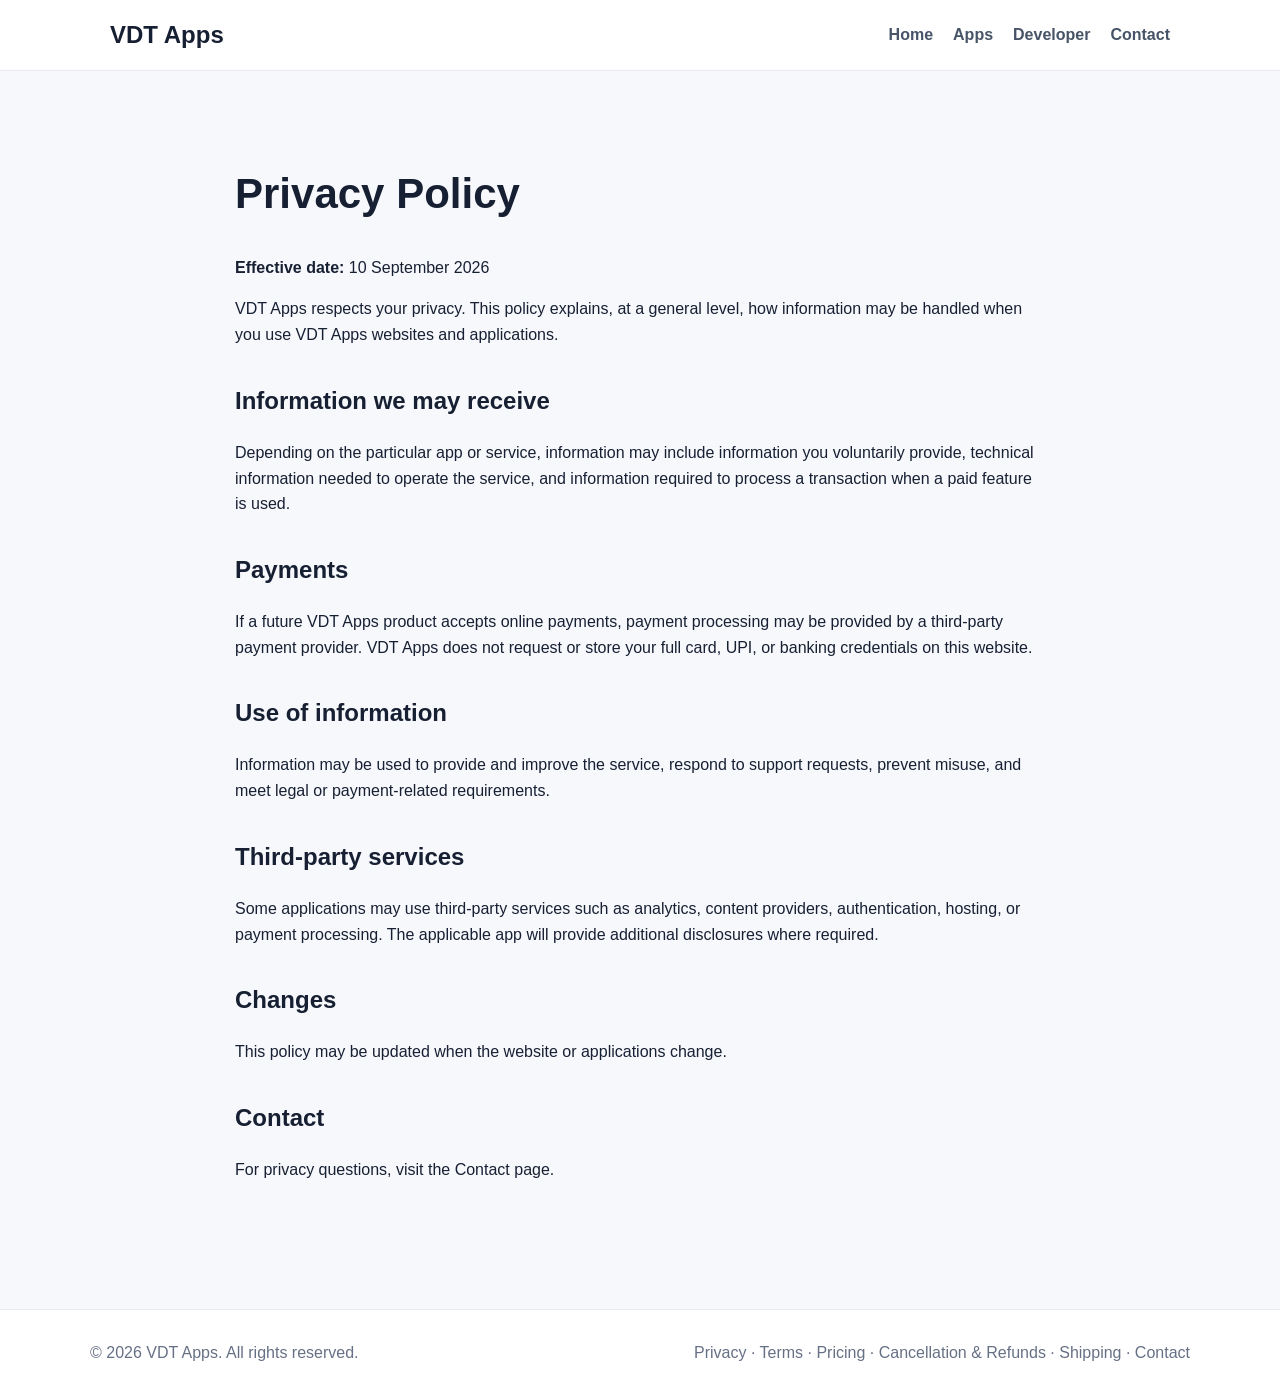
==== privacy.html @ e484e105 "Add files via upload" ====
<!doctype html><html lang="en"><head><meta charset="utf-8"><meta name="viewport" content="width=device-width,initial-scale=1"><title>Privacy Policy | VDT Apps</title><meta name="description" content="VDT Apps"><link rel="stylesheet" href="style.css"></head><body><header class="nav"><div class="nav-inner"><a class="brand" href="index.html">VDT Apps</a><nav class="links"><a href="index.html">Home</a><a href="apps.html">Apps</a><a href="about.html">Developer</a><a href="contact.html">Contact</a></nav></div></header><main class="page"><div class="container"><h1>Privacy Policy</h1><p><strong>Effective date:</strong> 10 September 2026</p><p>VDT Apps respects your privacy. This policy explains, at a general level, how information may be handled when you use VDT Apps websites and applications.</p><h2>Information we may receive</h2><p>Depending on the particular app or service, information may include information you voluntarily provide, technical information needed to operate the service, and information required to process a transaction when a paid feature is used.</p><h2>Payments</h2><p>If a future VDT Apps product accepts online payments, payment processing may be provided by a third-party payment provider. VDT Apps does not request or store your full card, UPI, or banking credentials on this website.</p><h2>Use of information</h2><p>Information may be used to provide and improve the service, respond to support requests, prevent misuse, and meet legal or payment-related requirements.</p><h2>Third-party services</h2><p>Some applications may use third-party services such as analytics, content providers, authentication, hosting, or payment processing. The applicable app will provide additional disclosures where required.</p><h2>Changes</h2><p>This policy may be updated when the website or applications change.</p><h2>Contact</h2><p>For privacy questions, visit the <a href="contact.html">Contact page</a>.</p></div></main><footer><div class="footer-inner"><div>© 2026 VDT Apps. All rights reserved.</div><div><a href="privacy.html">Privacy</a> · <a href="terms.html">Terms</a> · <a href="pricing.html">Pricing</a> · <a href="cancellation-refund.html">Cancellation & Refunds</a> · <a href="shipping.html">Shipping</a> · <a href="contact.html">Contact</a></div></div></footer></body></html>
---- style.css ----
:root{--bg:#f7f8fc;--card:#fff;--text:#172033;--muted:#667085;--primary:#3157d5;--border:#e7eaf0}
*{box-sizing:border-box}body{margin:0;font-family:Arial,Helvetica,sans-serif;background:var(--bg);color:var(--text);line-height:1.6}
a{color:inherit;text-decoration:none}.nav{background:#fff;border-bottom:1px solid var(--border);position:sticky;top:0;z-index:10}
.nav-inner{max-width:1100px;margin:auto;padding:16px 20px;display:flex;align-items:center;justify-content:space-between;gap:20px}
.brand{font-size:24px;font-weight:800}.links{display:flex;gap:20px;flex-wrap:wrap}.links a{color:#475467;font-weight:600}.links a:hover{color:var(--primary)}
.container{max-width:1100px;margin:auto;padding:60px 20px}.hero{padding:80px 20px;text-align:center;background:linear-gradient(180deg,#eef2ff 0%,var(--bg) 100%)}
.hero h1{font-size:clamp(42px,8vw,72px);margin:0 0 12px}.hero p{max-width:700px;margin:0 auto 28px;color:var(--muted);font-size:20px}
.btn{display:inline-block;background:var(--primary);color:white;padding:12px 20px;border-radius:10px;font-weight:700;margin:5px}.btn.secondary{background:#fff;color:var(--primary);border:1px solid #cfd6ff}
.section-title{text-align:center;margin-bottom:30px}.grid{display:grid;grid-template-columns:repeat(auto-fit,minmax(240px,1fr));gap:20px}
.card{background:var(--card);border:1px solid var(--border);border-radius:18px;padding:24px;box-shadow:0 4px 18px rgba(20,30,60,.04)}
.icon{width:64px;height:64px;border-radius:16px;background:#eef2ff;display:grid;place-items:center;font-size:30px;margin-bottom:15px}
.card h3{margin:5px 0 8px}.muted{color:var(--muted)}.page h1{font-size:42px}.page{max-width:850px;margin:auto}.page h2{margin-top:34px}
footer{margin-top:50px;background:#fff;border-top:1px solid var(--border);padding:30px 20px}.footer-inner{max-width:1100px;margin:auto;display:flex;justify-content:space-between;gap:20px;flex-wrap:wrap;color:var(--muted)}
@media(max-width:650px){.nav-inner{align-items:flex-start;flex-direction:column}.links{gap:12px}.container{padding:40px 16px}.hero{padding:60px 16px}}
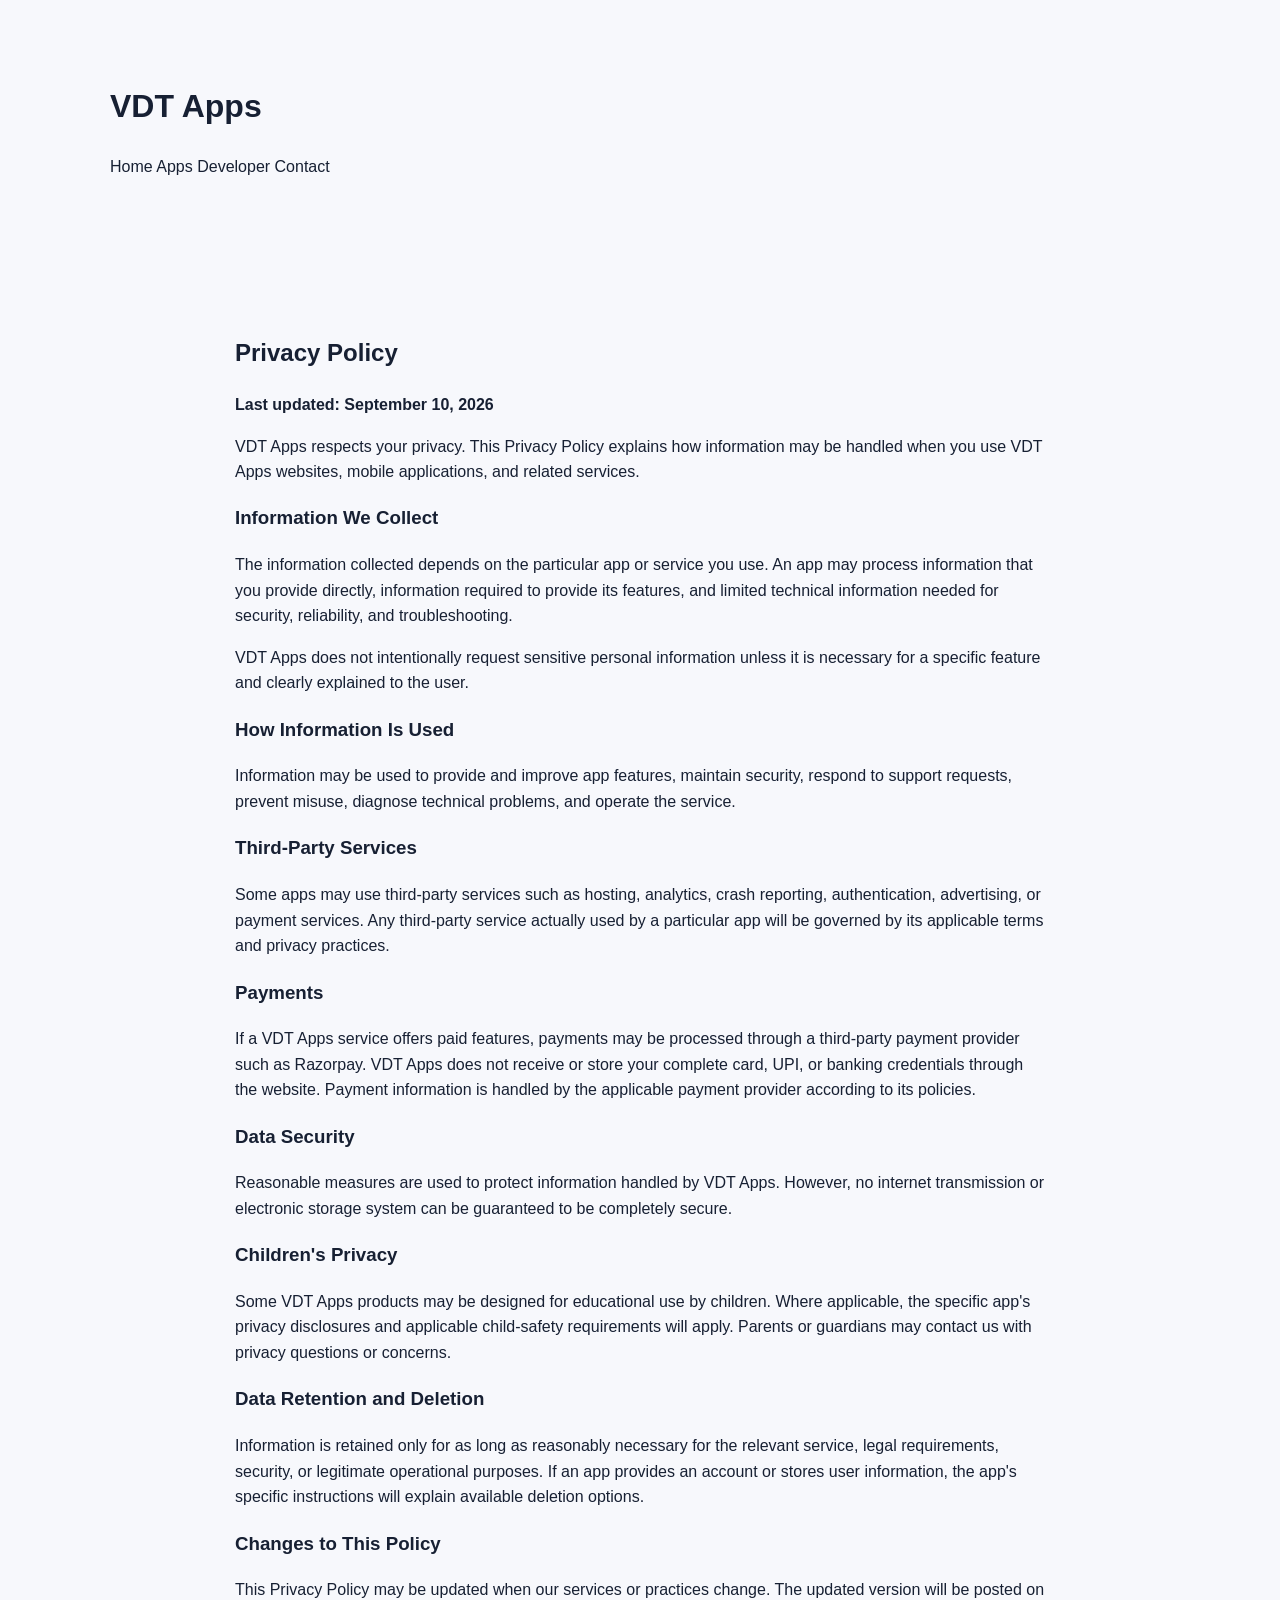
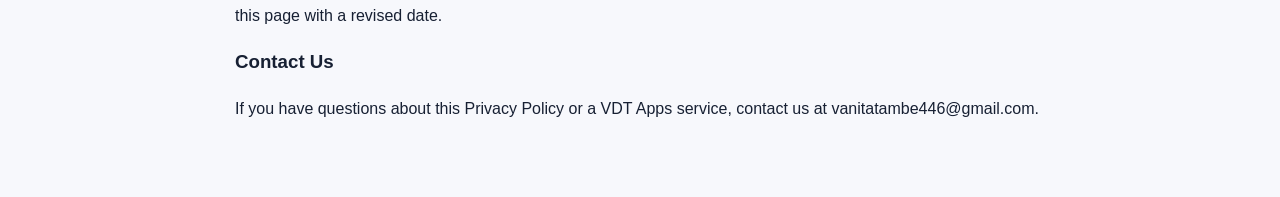
==== commit dd290e2f: "Add files via upload" ====
--- a/privacy.html
+++ b/privacy.html
@@ -1 +1,55 @@
-<!doctype html><html lang="en"><head><meta charset="utf-8"><meta name="viewport" content="width=device-width,initial-scale=1"><title>Privacy Policy | VDT Apps</title><meta name="description" content="VDT Apps"><link rel="stylesheet" href="style.css"></head><body><header class="nav"><div class="nav-inner"><a class="brand" href="index.html">VDT Apps</a><nav class="links"><a href="index.html">Home</a><a href="apps.html">Apps</a><a href="about.html">Developer</a><a href="contact.html">Contact</a></nav></div></header><main class="page"><div class="container"><h1>Privacy Policy</h1><p><strong>Effective date:</strong> 10 September 2026</p><p>VDT Apps respects your privacy. This policy explains, at a general level, how information may be handled when you use VDT Apps websites and applications.</p><h2>Information we may receive</h2><p>Depending on the particular app or service, information may include information you voluntarily provide, technical information needed to operate the service, and information required to process a transaction when a paid feature is used.</p><h2>Payments</h2><p>If a future VDT Apps product accepts online payments, payment processing may be provided by a third-party payment provider. VDT Apps does not request or store your full card, UPI, or banking credentials on this website.</p><h2>Use of information</h2><p>Information may be used to provide and improve the service, respond to support requests, prevent misuse, and meet legal or payment-related requirements.</p><h2>Third-party services</h2><p>Some applications may use third-party services such as analytics, content providers, authentication, hosting, or payment processing. The applicable app will provide additional disclosures where required.</p><h2>Changes</h2><p>This policy may be updated when the website or applications change.</p><h2>Contact</h2><p>For privacy questions, visit the <a href="contact.html">Contact page</a>.</p></div></main><footer><div class="footer-inner"><div>© 2026 VDT Apps. All rights reserved.</div><div><a href="privacy.html">Privacy</a> · <a href="terms.html">Terms</a> · <a href="pricing.html">Pricing</a> · <a href="cancellation-refund.html">Cancellation & Refunds</a> · <a href="shipping.html">Shipping</a> · <a href="contact.html">Contact</a></div></div></footer></body></html>+<!DOCTYPE html>
+<html lang="en">
+<head>
+<meta charset="UTF-8">
+<meta name="viewport" content="width=device-width, initial-scale=1.0">
+<title>Privacy Policy | VDT Apps</title>
+<link rel="stylesheet" href="style.css">
+</head>
+<body>
+<header>
+<div class="container">
+<h1>VDT Apps</h1>
+<nav>
+<a href="index.html">Home</a>
+<a href="apps.html">Apps</a>
+<a href="about.html">Developer</a>
+<a href="contact.html">Contact</a>
+</nav>
+</div>
+</header>
+<main class="container page">
+<h2>Privacy Policy</h2>
+<p><strong>Last updated: September 10, 2026</strong></p>
+<p>VDT Apps respects your privacy. This Privacy Policy explains how information may be handled when you use VDT Apps websites, mobile applications, and related services.</p>
+
+<h3>Information We Collect</h3>
+<p>The information collected depends on the particular app or service you use. An app may process information that you provide directly, information required to provide its features, and limited technical information needed for security, reliability, and troubleshooting.</p>
+<p>VDT Apps does not intentionally request sensitive personal information unless it is necessary for a specific feature and clearly explained to the user.</p>
+
+<h3>How Information Is Used</h3>
+<p>Information may be used to provide and improve app features, maintain security, respond to support requests, prevent misuse, diagnose technical problems, and operate the service.</p>
+
+<h3>Third-Party Services</h3>
+<p>Some apps may use third-party services such as hosting, analytics, crash reporting, authentication, advertising, or payment services. Any third-party service actually used by a particular app will be governed by its applicable terms and privacy practices.</p>
+
+<h3>Payments</h3>
+<p>If a VDT Apps service offers paid features, payments may be processed through a third-party payment provider such as Razorpay. VDT Apps does not receive or store your complete card, UPI, or banking credentials through the website. Payment information is handled by the applicable payment provider according to its policies.</p>
+
+<h3>Data Security</h3>
+<p>Reasonable measures are used to protect information handled by VDT Apps. However, no internet transmission or electronic storage system can be guaranteed to be completely secure.</p>
+
+<h3>Children's Privacy</h3>
+<p>Some VDT Apps products may be designed for educational use by children. Where applicable, the specific app's privacy disclosures and applicable child-safety requirements will apply. Parents or guardians may contact us with privacy questions or concerns.</p>
+
+<h3>Data Retention and Deletion</h3>
+<p>Information is retained only for as long as reasonably necessary for the relevant service, legal requirements, security, or legitimate operational purposes. If an app provides an account or stores user information, the app's specific instructions will explain available deletion options.</p>
+
+<h3>Changes to This Policy</h3>
+<p>This Privacy Policy may be updated when our services or practices change. The updated version will be posted on this page with a revised date.</p>
+
+<h3>Contact Us</h3>
+<p>If you have questions about this Privacy Policy or a VDT Apps service, contact us at <a href="mailto:vanitatambe446@gmail.com">vanitatambe446@gmail.com</a>.</p>
+</main>
+</body>
+</html>
